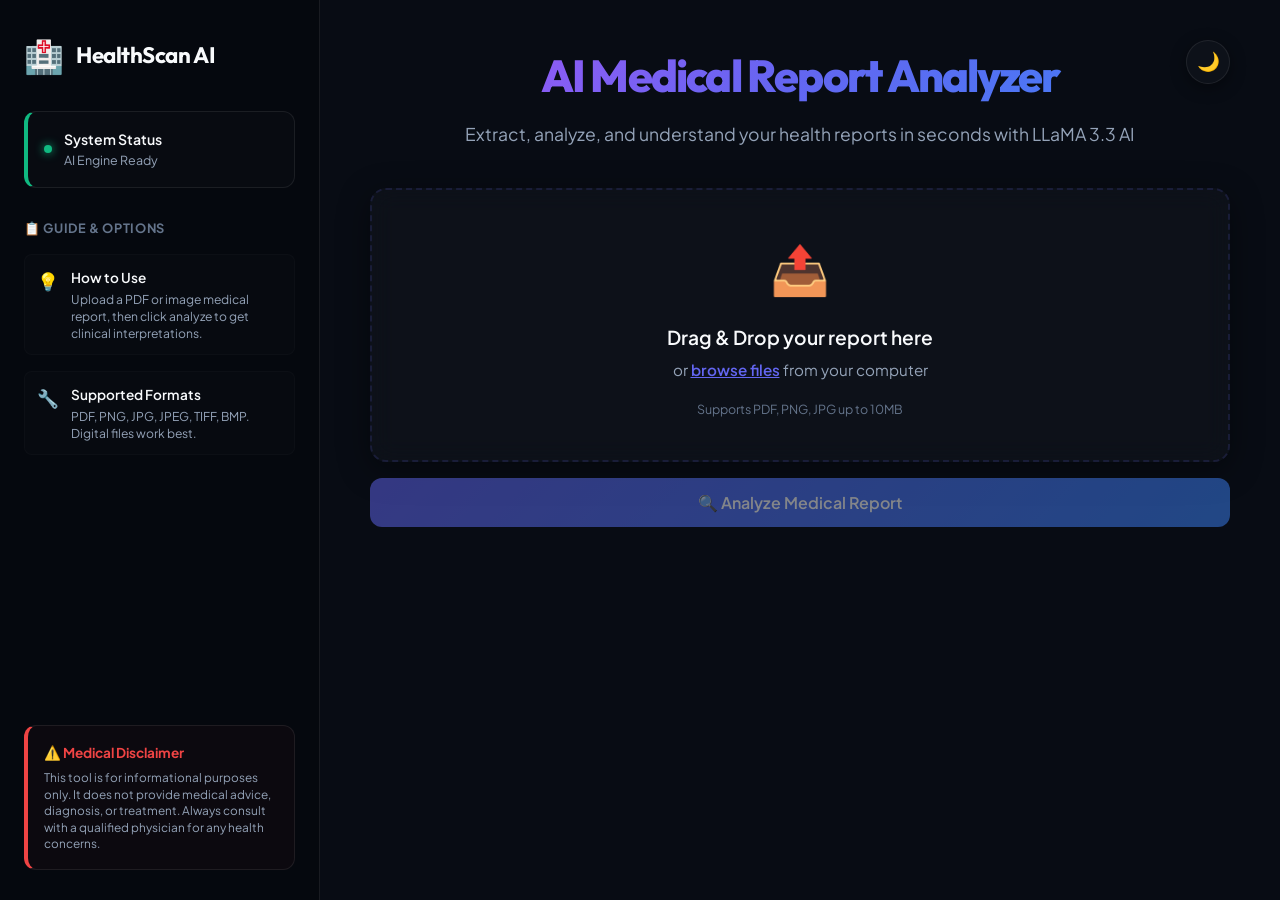
==== templates/index.html @ 7d1f5276 "updated ui design" ====
<!DOCTYPE html>
<html lang="en">
<head>
    <meta charset="UTF-8">
    <meta name="viewport" content="width=device-width, initial-scale=1.0">
    <title>AI Medical Report Analyzer</title>
    <!-- Google Fonts -->
    <link rel="preconnect" href="https://fonts.googleapis.com">
    <link rel="preconnect" href="https://fonts.gstatic.com" crossorigin>
    <link href="https://fonts.googleapis.com/css2?family=Outfit:wght@300;400;500;600;700;800&family=Plus+Jakarta+Sans:wght@300;400;500;600;700;800&display=swap" rel="stylesheet">
    <!-- CSS stylesheet link -->
    <link rel="stylesheet" href="/static/style.css">
</head>
<body>
    <div class="app-container">
        <!-- Sidebar -->
        <aside class="sidebar">
            <div class="sidebar-header">
                <span class="icon">🏥</span>
                <h2>HealthScan AI</h2>
            </div>
            
            <div class="sidebar-card status-card">
                <span class="status-indicator"></span>
                <div>
                    <h4>System Status</h4>
                    <p>AI Engine Ready</p>
                </div>
            </div>

            <nav class="sidebar-nav">
                <h3>📋 Guide & Options</h3>
                <div class="nav-item">
                    <span class="nav-icon">💡</span>
                    <div>
                        <h4>How to Use</h4>
                        <p>Upload a PDF or image medical report, then click analyze to get clinical interpretations.</p>
                    </div>
                </div>
                <div class="nav-item">
                    <span class="nav-icon">🔧</span>
                    <div>
                        <h4>Supported Formats</h4>
                        <p>PDF, PNG, JPG, JPEG, TIFF, BMP. Digital files work best.</p>
                    </div>
                </div>
            </nav>

            <div class="sidebar-card disclaimer-card">
                <h4>⚠️ Medical Disclaimer</h4>
                <p>This tool is for informational purposes only. It does not provide medical advice, diagnosis, or treatment. Always consult with a qualified physician for any health concerns.</p>
            </div>
        </aside>

        <!-- Main Content Area -->
        <main class="main-content">
            <!-- Floating Theme Toggle Button -->
            <div class="theme-toggle-wrapper">
                <button class="theme-btn" id="themeToggleBtn" title="Toggle Theme">
                    <span class="theme-btn-icon">🌙</span>
                </button>
            </div>

            <header class="app-header">
                <h1 class="gradient-text">AI Medical Report Analyzer</h1>
                <p class="subtitle">Extract, analyze, and understand your health reports in seconds with LLaMA 3.3 AI</p>
            </header>

            <section class="upload-section">
                <div class="glass-card upload-container" id="dropzone">
                    <input type="file" id="fileInput" accept=".pdf,.png,.jpg,.jpeg,.tiff,.bmp" style="display: none;">
                    <div class="upload-icon">📤</div>
                    <h3>Drag & Drop your report here</h3>
                    <p>or <span class="browse-btn" id="browseBtn">browse files</span> from your computer</p>
                    <span class="file-limits">Supports PDF, PNG, JPG up to 10MB</span>
                </div>

                <!-- Selected File Card -->
                <div class="glass-card file-card" id="fileCard" style="display: none;">
                    <div class="file-info-header">
                        <span class="file-icon" id="fileIcon">📄</span>
                        <div class="file-metadata">
                            <h4 id="fileName">report.pdf</h4>
                            <p id="fileSize">0.00 KB</p>
                        </div>
                        <button class="remove-file-btn" id="removeFileBtn" title="Remove file">&times;</button>
                    </div>
                </div>

                <!-- Action Button -->
                <button class="btn btn-primary" id="analyzeBtn" disabled>
                    <span class="btn-text">🔍 Analyze Medical Report</span>
                    <span class="btn-loader" style="display: none;">
                        <span class="spinner"></span>
                        <span class="loader-text" id="loaderText">Processing...</span>
                    </span>
                </button>
            </section>

            <!-- Results Dashboard (Hidden initially) -->
            <section class="results-section" id="resultsSection" style="display: none;">
                <div class="section-title-wrapper">
                    <span class="badge">Success</span>
                    <h2>📊 Clinical Analysis Dashboard</h2>
                </div>

                <!-- Dashboard Counters metrics row -->
                <div class="metrics-row" id="metricsRow">
                    <div class="glass-card metric-card">
                        <div class="metric-icon alert-icon">⚠️</div>
                        <div class="metric-data">
                            <span class="metric-num" id="metricConditions">0</span>
                            <span class="metric-label">Conditions Found</span>
                        </div>
                    </div>
                    <div class="glass-card metric-card">
                        <div class="metric-icon doctor-icon">👨‍⚕️</div>
                        <div class="metric-data">
                            <span class="metric-num" id="metricSpecialist">None</span>
                            <span class="metric-label">Specialist Needed</span>
                        </div>
                    </div>
                    <div class="glass-card metric-card">
                        <div class="metric-icon action-icon">⚡</div>
                        <div class="metric-data">
                            <span class="metric-num" id="metricActions">0</span>
                            <span class="metric-label">Immediate Actions</span>
                        </div>
                    </div>
                </div>

                <div class="dashboard-grid">
                    <!-- Left Panel: Summary & Specialist -->
                    <div class="grid-col-left">
                        <!-- Overall Severity Card -->
                        <div class="severity-card" id="severityCard">
                            <div class="severity-badge-wrapper">
                                <span class="severity-badge" id="overallSeverityLevel">MODERATE</span>
                            </div>
                            <h3 id="severityTitle">Severity Assessment</h3>
                            <p id="severityExplanation">Explanation of findings...</p>
                        </div>

                        <!-- Specialist Recommendation Card -->
                        <div class="glass-card doctor-card">
                            <h3>🏥 Specialist Consultation</h3>
                            <div class="doctor-details">
                                <div class="detail-item">
                                    <span class="detail-label">Recommended Practitioner</span>
                                    <span class="detail-value" id="doctorSpecialist">Endocrinologist</span>
                                </div>
                                <div class="detail-item">
                                    <span class="detail-label">Time Frame</span>
                                    <span class="detail-value warning" id="doctorTimeline">Soon</span>
                                </div>
                            </div>
                            <div class="doctor-reason">
                                <span class="detail-label">Reason for Consultation</span>
                                <p id="doctorReason">Explanation why this doctor is recommended.</p>
                            </div>
                        </div>

                        <!-- Connections Card -->
                        <div class="glass-card connections-card">
                            <h3>🔗 Condition Connections</h3>
                            <p id="connectionsText">How these health factors connect to each other...</p>
                        </div>
                    </div>

                    <!-- Right Panel: Tabs for Details -->
                    <div class="grid-col-right glass-card results-details-card">
                        <!-- Tab Headers -->
                        <div class="tab-list">
                            <button class="tab-btn active" data-tab="tab-diagnosis">🔍 Diagnosis</button>
                            <button class="tab-btn" data-tab="tab-diet">🥗 Diet & Nutrition</button>
                            <button class="tab-btn" data-tab="tab-lifestyle">🛡️ Habits & Lifestyle</button>
                            <button class="tab-btn" data-tab="tab-treatment">💊 Care & Timeline</button>
                        </div>

                        <!-- Tab Panes -->
                        <div class="tab-content">
                            <!-- Tab: Diagnosis -->
                            <div class="tab-pane active" id="tab-diagnosis">
                                <h3>Health Problems Found</h3>
                                <div class="problems-container" id="problemsList">
                                    <!-- Dynamic problem cards will render here -->
                                </div>
                            </div>

                            <!-- Tab: Diet & Nutrition -->
                            <div class="tab-pane" id="tab-diet">
                                <h3>Dietary Guidance</h3>
                                <div class="diet-grid">
                                    <div class="diet-card helpful">
                                        <h4>🟢 Foods to Include</h4>
                                        <ul id="helpfulFoodsList" class="icon-list check-list">
                                            <!-- Dynamic items -->
                                        </ul>
                                    </div>
                                    <div class="diet-card avoid">
                                        <h4>🔴 Foods to Avoid</h4>
                                        <ul id="avoidFoodsList" class="icon-list cross-list">
                                            <!-- Dynamic items -->
                                        </ul>
                                    </div>
                                </div>
                                <div class="diet-tips-section" id="dietTipsWrapper">
                                    <h4>💡 Diet & Eating Tips</h4>
                                    <ul id="dietTipsList" class="bullet-list">
                                        <!-- Dynamic items -->
                                    </ul>
                                </div>
                            </div>

                            <!-- Tab: Habits & Lifestyle -->
                            <div class="tab-pane" id="tab-lifestyle">
                                <h3>Habits & Lifestyle Actions</h3>
                                <div class="lifestyle-section">
                                    <h4>🚨 Immediate Actions Required</h4>
                                    <ul id="immediateActionsList" class="action-check-list">
                                        <!-- Dynamic items -->
                                    </ul>
                                </div>
                                <div class="lifestyle-section">
                                    <h4>🏃 Daily Changes & Habits</h4>
                                    <ul id="dailyChangesList" class="bullet-list">
                                        <!-- Dynamic items -->
                                    </ul>
                                </div>
                                <div class="lifestyle-section">
                                    <h4>⚠️ Activities to Avoid / Careful With</h4>
                                    <ul id="precautionsList" class="warning-list">
                                        <!-- Dynamic items -->
                                    </ul>
                                </div>
                            </div>

                            <!-- Tab: Care & Timeline -->
                            <div class="tab-pane" id="tab-treatment">
                                <h3>Care Expectations & Timeline</h3>
                                <div class="care-block">
                                    <h4>💊 Expected Treatment Protocols</h4>
                                    <ul id="treatmentList" class="bullet-list">
                                        <!-- Dynamic items -->
                                    </ul>
                                </div>
                                <div class="care-block">
                                    <h4>📅 Recommended Monitoring & Follow-up</h4>
                                    <ul id="followUpList" class="timeline-list">
                                        <!-- Dynamic items -->
                                    </ul>
                                </div>
                            </div>
                        </div>
                    </div>
                </div>

                <!-- Footer Dashboard Controls -->
                <div class="dashboard-footer">
                    <button class="btn btn-secondary" id="printReportBtn">🖨️ Print / Save PDF Summary</button>
                    <button class="btn btn-secondary" id="rawReportDownloadBtn">💾 Download Analysis Data</button>
                </div>
            </section>
        </main>
    </div>

    <!-- main.js link -->
    <script src="/static/main.js"></script>
</body>
</html>
---- static/style.css ----
/* CSS Design System for HealthScan AI Dashboard */

:root {
    /* Color Tokens (Dark Mode Default) */
    --bg-base: #080c14;
    --bg-sidebar: #05080e;
    --bg-surface: rgba(255, 255, 255, 0.025);
    --bg-surface-hover: rgba(255, 255, 255, 0.05);
    --border-color: rgba(255, 255, 255, 0.08);
    --border-color-hover: rgba(255, 255, 255, 0.15);
    
    --text-primary: #f8fafc;
    --text-secondary: #94a3b8;
    --text-muted: #64748b;
    --shadow-color: rgba(0, 0, 0, 0.4);
    
    /* Brand Gradients */
    --brand-primary: #6366f1;
    --brand-secondary: #3b82f6;
    --brand-accent: #a855f7;
    --primary-gradient: linear-gradient(135deg, #a855f7 0%, #6366f1 50%, #3b82f6 100%);
    --card-gradient: linear-gradient(135deg, rgba(255, 255, 255, 0.04) 0%, rgba(255, 255, 255, 0.01) 100%);
    
    /* Severity Colors */
    --normal-color: #10b981;
    --normal-gradient: linear-gradient(135deg, rgba(16, 185, 129, 0.15) 0%, rgba(16, 185, 129, 0.03) 100%);
    
    --mild-color: #f59e0b;
    --mild-gradient: linear-gradient(135deg, rgba(245, 158, 11, 0.15) 0%, rgba(245, 158, 11, 0.03) 100%);
    
    --moderate-color: #f97316;
    --moderate-gradient: linear-gradient(135deg, rgba(249, 115, 22, 0.15) 0%, rgba(249, 115, 22, 0.03) 100%);
    
    --severe-color: #ef4444;
    --severe-gradient: linear-gradient(135deg, rgba(239, 68, 68, 0.18) 0%, rgba(239, 68, 68, 0.04) 100%);

    /* Transitions */
    --transition-smooth: all 0.3s cubic-bezier(0.4, 0, 0.2, 1);
}

/* Light Mode Variables Override */
[data-theme="light"] {
    --bg-base: #f1f5f9;
    --bg-sidebar: #ffffff;
    --bg-surface: rgba(255, 255, 255, 0.75);
    --bg-surface-hover: rgba(255, 255, 255, 0.95);
    --border-color: rgba(99, 102, 241, 0.08);
    --border-color-hover: rgba(99, 102, 241, 0.2);
    
    --text-primary: #0f172a;
    --text-secondary: #475569;
    --text-muted: #94a3b8;
    --shadow-color: rgba(99, 102, 241, 0.06);
    
    --brand-primary: #4f46e5;
    --brand-secondary: #2563eb;
    --brand-accent: #9333ea;
    --primary-gradient: linear-gradient(135deg, #9333ea 0%, #4f46e5 50%, #2563eb 100%);
    --card-gradient: linear-gradient(135deg, rgba(255, 255, 255, 0.9) 0%, rgba(255, 255, 255, 0.7) 100%);
    
    /* Modified severity gradients for light mode */
    --normal-gradient: linear-gradient(135deg, rgba(16, 185, 129, 0.08) 0%, rgba(16, 185, 129, 0.02) 100%);
    --mild-gradient: linear-gradient(135deg, rgba(245, 158, 11, 0.08) 0%, rgba(245, 158, 11, 0.02) 100%);
    --moderate-gradient: linear-gradient(135deg, rgba(249, 115, 22, 0.08) 0%, rgba(249, 115, 22, 0.02) 100%);
    --severe-gradient: linear-gradient(135deg, rgba(239, 68, 68, 0.1) 0%, rgba(239, 68, 68, 0.02) 100%);
}

/* Global Reset */
* {
    margin: 0;
    padding: 0;
    box-sizing: border-box;
    /* Soft global background/border change transition */
    transition: background-color 0.4s ease, border-color 0.4s ease, box-shadow 0.4s ease;
}

body {
    background-color: var(--bg-base);
    color: var(--text-primary);
    font-family: 'Plus Jakarta Sans', 'Outfit', -apple-system, sans-serif;
    line-height: 1.6;
    overflow-x: hidden;
    min-height: 100vh;
}

/* Layout Framework */
.app-container {
    display: flex;
    min-height: 100vh;
    width: 100vw;
}

/* Sidebar Styling */
.sidebar {
    width: 320px;
    background-color: var(--bg-sidebar);
    border-right: 1px solid var(--border-color);
    padding: 30px 24px;
    display: flex;
    flex-direction: column;
    gap: 30px;
    flex-shrink: 0;
}

.sidebar-header {
    display: flex;
    align-items: center;
    gap: 12px;
}

.sidebar-header .icon {
    font-size: 2rem;
}

.sidebar-header h2 {
    font-family: 'Outfit', sans-serif;
    font-size: 1.4rem;
    font-weight: 700;
    letter-spacing: -0.02em;
    color: var(--text-primary);
}

/* Sidebar components */
.sidebar-card {
    background: rgba(255, 255, 255, 0.015);
    border: 1px solid var(--border-color);
    border-radius: 12px;
    padding: 16px;
}

[data-theme="light"] .sidebar-card {
    background: rgba(99, 102, 241, 0.02);
}

.status-card {
    display: flex;
    align-items: center;
    gap: 12px;
    border-left: 4px solid var(--normal-color);
}

.status-indicator {
    width: 8px;
    height: 8px;
    border-radius: 50%;
    background-color: var(--normal-color);
    box-shadow: 0 0 10px var(--normal-color);
}

.status-card h4 {
    font-size: 0.88rem;
    font-weight: 600;
}

.status-card p {
    font-size: 0.78rem;
    color: var(--text-secondary);
}

.sidebar-nav {
    display: flex;
    flex-direction: column;
    gap: 16px;
}

.sidebar-nav h3 {
    font-size: 0.8rem;
    text-transform: uppercase;
    letter-spacing: 0.05em;
    color: var(--text-muted);
}

.nav-item {
    display: flex;
    gap: 12px;
    padding: 12px;
    border-radius: 8px;
    background: rgba(255, 255, 255, 0.01);
    border: 1px solid rgba(255, 255, 255, 0.02);
}

[data-theme="light"] .nav-item {
    background: #f8fafc;
    border: 1px solid rgba(0, 0, 0, 0.02);
}

.nav-icon {
    font-size: 1.1rem;
}

.nav-item h4 {
    font-size: 0.85rem;
    font-weight: 600;
    margin-bottom: 2px;
}

.nav-item p {
    font-size: 0.76rem;
    color: var(--text-secondary);
    line-height: 1.4;
}

.disclaimer-card {
    margin-top: auto;
    border-left: 4px solid var(--severe-color);
    background: rgba(239, 68, 68, 0.03);
}

.disclaimer-card h4 {
    font-size: 0.85rem;
    color: var(--severe-color);
    margin-bottom: 6px;
}

.disclaimer-card p {
    font-size: 0.74rem;
    color: var(--text-secondary);
    line-height: 1.4;
}

/* Main Content Styling */
.main-content {
    flex-grow: 1;
    padding: 40px 50px;
    max-width: 1400px;
    margin: 0 auto;
    display: flex;
    flex-direction: column;
    gap: 30px;
    width: calc(100% - 320px);
    position: relative; /* Setup absolute relative context for switcher button */
}

/* Floating Theme Switcher Button */
.theme-toggle-wrapper {
    position: absolute;
    top: 40px;
    right: 50px;
    z-index: 100;
}

.theme-btn {
    background: var(--bg-surface);
    border: 1px solid var(--border-color);
    color: var(--text-primary);
    width: 44px;
    height: 44px;
    border-radius: 50%;
    cursor: pointer;
    display: flex;
    align-items: center;
    justify-content: center;
    transition: var(--transition-smooth);
    box-shadow: 0 4px 16px var(--shadow-color);
}

.theme-btn:hover {
    transform: rotate(15deg) scale(1.05);
    border-color: var(--border-color-hover);
    background: var(--bg-surface-hover);
}

.theme-btn-icon {
    font-size: 1.15rem;
}

/* Header typography */
.app-header {
    text-align: center;
    margin-bottom: 10px;
}

.gradient-text {
    font-family: 'Outfit', sans-serif;
    font-weight: 800;
    font-size: 2.8rem;
    letter-spacing: -0.04em;
    background: var(--primary-gradient);
    -webkit-background-clip: text;
    -webkit-text-fill-color: transparent;
    margin-bottom: 8px;
}

.subtitle {
    color: var(--text-secondary);
    font-size: 1.1rem;
}

/* Glass Cards */
.glass-card {
    background: var(--bg-surface);
    backdrop-filter: blur(12px);
    -webkit-backdrop-filter: blur(12px);
    border: 1px solid var(--border-color);
    border-radius: 16px;
    padding: 24px;
    box-shadow: 0 8px 32px 0 var(--shadow-color);
    transition: var(--transition-smooth);
}

.glass-card:hover {
    border-color: var(--border-color-hover);
    box-shadow: 0 12px 40px 0 var(--shadow-color);
}

/* File Upload Component */
.upload-section {
    display: flex;
    flex-direction: column;
    gap: 16px;
}

.upload-container {
    text-align: center;
    padding: 40px 20px;
    border: 2px dashed rgba(99, 102, 241, 0.15);
    cursor: pointer;
}

[data-theme="light"] .upload-container {
    border-color: rgba(99, 102, 241, 0.2);
}

.upload-container.dragover {
    border-color: var(--brand-primary);
    background: rgba(99, 102, 241, 0.05);
}

.upload-icon {
    font-size: 3rem;
    margin-bottom: 15px;
    transition: var(--transition-smooth);
}

.upload-container:hover .upload-icon {
    transform: translateY(-5px);
}

.upload-container h3 {
    font-size: 1.2rem;
    font-weight: 600;
    margin-bottom: 6px;
}

.upload-container p {
    font-size: 0.95rem;
    color: var(--text-secondary);
    margin-bottom: 12px;
}

.browse-btn {
    color: var(--brand-primary);
    font-weight: 600;
    text-decoration: underline;
}

.file-limits {
    font-size: 0.78rem;
    color: var(--text-muted);
}

/* File info cards */
.file-card {
    padding: 16px 20px;
    background: rgba(99, 102, 241, 0.04);
    border-color: rgba(99, 102, 241, 0.2);
    animation: slideIn 0.3s ease;
}

.file-info-header {
    display: flex;
    align-items: center;
    gap: 16px;
}

.file-icon {
    font-size: 1.8rem;
}

.file-metadata {
    flex-grow: 1;
}

.file-metadata h4 {
    font-size: 0.95rem;
    font-weight: 600;
    color: var(--text-primary);
    word-break: break-all;
}

.file-metadata p {
    font-size: 0.8rem;
    color: var(--text-secondary);
}

.remove-file-btn {
    background: transparent;
    border: none;
    color: var(--text-muted);
    font-size: 1.5rem;
    cursor: pointer;
    line-height: 1;
    transition: var(--transition-smooth);
    padding: 4px;
}

.remove-file-btn:hover {
    color: var(--severe-color);
}

/* Buttons */
.btn {
    font-family: 'Plus Jakarta Sans', sans-serif;
    font-weight: 600;
    border: none;
    border-radius: 12px;
    padding: 14px 28px;
    font-size: 1rem;
    cursor: pointer;
    display: inline-flex;
    align-items: center;
    justify-content: center;
    gap: 8px;
    transition: var(--transition-smooth);
    width: 100%;
}

.btn-primary {
    background: linear-gradient(135deg, #6366f1 0%, #3b82f6 100%);
    color: white;
    box-shadow: 0 4px 20px rgba(99, 102, 241, 0.25);
}

.btn-primary:hover:not(:disabled) {
    transform: translateY(-2px);
    box-shadow: 0 6px 26px rgba(99, 102, 241, 0.45);
    background: linear-gradient(135deg, #4f46e5 0%, #2563eb 100%);
}

.btn-primary:disabled {
    opacity: 0.5;
    cursor: not-allowed;
    box-shadow: none;
}

.btn-secondary {
    background: rgba(255, 255, 255, 0.04);
    border: 1px solid var(--border-color);
    color: var(--text-primary);
}

[data-theme="light"] .btn-secondary {
    background: #ffffff;
}

.btn-secondary:hover {
    background: rgba(255, 255, 255, 0.08);
    border-color: rgba(255, 255, 255, 0.2);
}

[data-theme="light"] .btn-secondary:hover {
    background: #f8fafc;
    border-color: var(--border-color-hover);
}

/* Loader styling */
.btn-loader {
    display: inline-flex;
    align-items: center;
    gap: 12px;
}

.spinner {
    width: 20px;
    height: 20px;
    border: 3px solid rgba(255, 255, 255, 0.2);
    border-top: 3px solid white;
    border-radius: 50%;
    animation: spin 1s linear infinite;
}

.loader-text {
    font-size: 0.95rem;
}

/* Results Section Layout */
.results-section {
    animation: fadeIn 0.5s ease-out;
}

.section-title-wrapper {
    display: flex;
    align-items: center;
    gap: 12px;
    margin-bottom: 24px;
}

.badge {
    background: rgba(16, 185, 129, 0.12);
    color: var(--normal-color);
    border: 1px solid rgba(16, 185, 129, 0.25);
    padding: 4px 10px;
    border-radius: 20px;
    font-size: 0.78rem;
    font-weight: 700;
    text-transform: uppercase;
}

.section-title-wrapper h2 {
    font-family: 'Outfit', sans-serif;
    font-size: 1.6rem;
    font-weight: 700;
}

/* Summary Metrics Layout */
.metrics-row {
    display: grid;
    grid-template-columns: repeat(auto-fit, minmax(220px, 1fr));
    gap: 20px;
    margin-bottom: 24px;
}

.metric-card {
    display: flex;
    align-items: center;
    gap: 16px;
    padding: 16px 20px;
}

.metric-icon {
    width: 44px;
    height: 44px;
    border-radius: 10px;
    display: flex;
    align-items: center;
    justify-content: center;
    font-size: 1.25rem;
    flex-shrink: 0;
}

.alert-icon { background: rgba(249, 115, 22, 0.1); color: var(--moderate-color); border: 1px solid rgba(249, 115, 22, 0.25); }
.doctor-icon { background: rgba(99, 102, 241, 0.1); color: var(--brand-primary); border: 1px solid rgba(99, 102, 241, 0.25); }
.action-icon { background: rgba(168, 85, 247, 0.1); color: var(--brand-accent); border: 1px solid rgba(168, 85, 247, 0.25); }

.metric-data {
    display: flex;
    flex-direction: column;
    gap: 2px;
    overflow: hidden;
}

.metric-num {
    font-family: 'Outfit', sans-serif;
    font-size: 1.35rem;
    font-weight: 800;
    color: var(--text-primary);
    line-height: 1.1;
    white-space: nowrap;
    text-overflow: ellipsis;
    overflow: hidden;
}

.metric-label {
    font-size: 0.74rem;
    text-transform: uppercase;
    color: var(--text-secondary);
    font-weight: 600;
    letter-spacing: 0.05em;
}

/* Dashboard Columns Grid */
.dashboard-grid {
    display: grid;
    grid-template-columns: 360px 1fr;
    gap: 24px;
    margin-bottom: 24px;
}

/* Left Column Widgets */
.grid-col-left {
    display: flex;
    flex-direction: column;
    gap: 20px;
}

/* Severity Indicator Card */
.severity-card {
    border-radius: 16px;
    padding: 24px;
    border: 1px solid;
    display: flex;
    flex-direction: column;
    gap: 12px;
    box-shadow: 0 8px 30px var(--shadow-color);
}

.severity-card-normal {
    background: var(--normal-gradient);
    border-color: rgba(16, 185, 129, 0.3);
    color: #065f46;
}
[data-theme="dark"] .severity-card-normal { color: #a7f3d0; }
.severity-card-normal .severity-badge { background-color: var(--normal-color); color: #fff; }

.severity-card-mild {
    background: var(--mild-gradient);
    border-color: rgba(245, 158, 11, 0.3);
    color: #92400e;
}
[data-theme="dark"] .severity-card-mild { color: #fde68a; }
.severity-card-mild .severity-badge { background-color: var(--mild-color); color: #fff; }

.severity-card-moderate {
    background: var(--moderate-gradient);
    border-color: rgba(249, 115, 22, 0.3);
    color: #c2410c;
}
[data-theme="dark"] .severity-card-moderate { color: #fed7aa; }
.severity-card-moderate .severity-badge { background-color: var(--moderate-color); color: #fff; }

.severity-card-severe {
    background: var(--severe-gradient);
    border-color: rgba(239, 68, 68, 0.4);
    color: #991b1b;
    animation: severePulse 2s infinite alternate;
}
[data-theme="dark"] .severity-card-severe { color: #fca5a5; }
.severity-card-severe .severity-badge { background-color: var(--severe-color); color: #fff; }

.severity-badge-wrapper {
    display: flex;
}

.severity-badge {
    font-size: 0.78rem;
    font-weight: 800;
    padding: 4px 12px;
    border-radius: 20px;
    text-transform: uppercase;
    letter-spacing: 0.05em;
}

.severity-card h3 {
    font-size: 1.15rem;
    font-weight: 700;
    color: var(--text-primary);
}

.severity-card p {
    font-size: 0.92rem;
    line-height: 1.5;
}

/* Doctor card styling */
.doctor-card h3 {
    font-size: 1.1rem;
    margin-bottom: 15px;
    color: var(--brand-primary);
}

.doctor-details {
    display: grid;
    grid-template-columns: 1fr 1fr;
    gap: 15px;
    margin-bottom: 15px;
}

.detail-item {
    display: flex;
    flex-direction: column;
    gap: 4px;
}

.detail-label {
    font-size: 0.72rem;
    text-transform: uppercase;
    color: var(--text-muted);
    font-weight: 600;
    letter-spacing: 0.05em;
}

.detail-value {
    font-size: 0.96rem;
    font-weight: 700;
    color: var(--text-primary);
}

.detail-value.warning {
    color: var(--severe-color);
}

.doctor-reason {
    border-top: 1px solid var(--border-color);
    padding-top: 12px;
}

.doctor-reason p {
    font-size: 0.86rem;
    color: var(--text-secondary);
    line-height: 1.5;
    margin-top: 4px;
}

.connections-card h3 {
    font-size: 1.1rem;
    margin-bottom: 12px;
    color: var(--brand-accent);
}

.connections-card p {
    font-size: 0.86rem;
    color: var(--text-secondary);
    line-height: 1.5;
}

/* Right Column Details Card */
.results-details-card {
    display: flex;
    flex-direction: column;
    padding: 0 !important;
    overflow: hidden;
}

/* Tab Headers */
.tab-list {
    display: flex;
    background: rgba(0, 0, 0, 0.15);
    border-bottom: 1px solid var(--border-color);
    padding: 8px 16px 0 16px;
    gap: 6px;
}

[data-theme="light"] .tab-list {
    background: rgba(99, 102, 241, 0.03);
}

.tab-btn {
    background: transparent;
    border: none;
    color: var(--text-secondary);
    padding: 12px 18px;
    font-family: 'Plus Jakarta Sans', sans-serif;
    font-size: 0.9rem;
    font-weight: 600;
    cursor: pointer;
    border-radius: 8px 8px 0 0;
    transition: var(--transition-smooth);
    position: relative;
}

.tab-btn:hover {
    color: var(--text-primary);
    background: rgba(255, 255, 255, 0.02);
}

.tab-btn.active {
    color: var(--brand-primary);
    background: var(--bg-surface);
    border: 1px solid var(--border-color);
    border-bottom: 1px solid var(--bg-surface);
    margin-bottom: -1px;
}

[data-theme="light"] .tab-btn.active {
    background: #ffffff;
    border-bottom-color: #ffffff;
}

/* Tab content panes */
.tab-content {
    padding: 24px;
    flex-grow: 1;
    display: flex;
    flex-direction: column;
}

.tab-pane {
    display: none;
    flex-direction: column;
    gap: 20px;
    height: 100%;
    animation: fadeIn 0.3s ease;
}

.tab-pane.active {
    display: flex;
}

.tab-pane h3 {
    font-size: 1.3rem;
    font-weight: 700;
    margin-bottom: 8px;
    border-bottom: 1px solid var(--border-color);
    padding-bottom: 10px;
}

/* Problems / Diagnosis Items */
.problems-container {
    display: flex;
    flex-direction: column;
    gap: 16px;
}

.problem-item {
    background: rgba(255, 255, 255, 0.012);
    border: 1px solid var(--border-color);
    border-radius: 12px;
    overflow: hidden;
    transition: var(--transition-smooth);
}

[data-theme="light"] .problem-item {
    background: #ffffff;
}

.problem-header {
    padding: 16px 20px;
    display: flex;
    justify-content: space-between;
    align-items: center;
    cursor: pointer;
    user-select: none;
    background: rgba(255, 255, 255, 0.005);
}

.problem-header:hover {
    background: rgba(255, 255, 255, 0.02);
}

[data-theme="light"] .problem-header:hover {
    background: #f8fafc;
}

.problem-title-group {
    display: flex;
    align-items: center;
    gap: 12px;
}

.problem-title {
    font-size: 1.05rem;
    font-weight: 700;
}

.problem-badge {
    font-size: 0.72rem;
    padding: 2px 8px;
    border-radius: 4px;
    font-weight: 700;
    text-transform: uppercase;
}

.badge-normal { background: rgba(16, 185, 129, 0.08); color: #059669; border: 1px solid rgba(16, 185, 129, 0.18); }
[data-theme="dark"] .badge-normal { color: var(--normal-color); }

.badge-mild { background: rgba(245, 158, 11, 0.08); color: #d97706; border: 1px solid rgba(245, 158, 11, 0.18); }
[data-theme="dark"] .badge-mild { color: var(--mild-color); }

.badge-moderate { background: rgba(249, 115, 22, 0.08); color: #ea580c; border: 1px solid rgba(249, 115, 22, 0.18); }
[data-theme="dark"] .badge-moderate { color: var(--moderate-color); }

.badge-severe { background: rgba(239, 68, 68, 0.08); color: #dc2626; border: 1px solid rgba(239, 68, 68, 0.2); }
[data-theme="dark"] .badge-severe { color: var(--severe-color); }

.accordion-arrow {
    font-size: 0.8rem;
    color: var(--text-muted);
    transition: var(--transition-smooth);
}

.problem-item.expanded .accordion-arrow {
    transform: rotate(180deg);
}

.problem-body {
    display: none;
    padding: 20px;
    border-top: 1px solid var(--border-color);
    background: rgba(0, 0, 0, 0.08);
    flex-direction: column;
    gap: 15px;
}

[data-theme="light"] .problem-body {
    background: #fcfcfd;
}

.problem-item.expanded .problem-body {
    display: flex;
}

.problem-details-grid {
    display: grid;
    grid-template-columns: 1fr 1fr;
    gap: 20px;
}

.problem-detail-block h5 {
    font-size: 0.85rem;
    text-transform: uppercase;
    color: var(--text-muted);
    margin-bottom: 6px;
    font-weight: 700;
    letter-spacing: 0.05em;
}

.problem-detail-block p {
    font-size: 0.9rem;
    color: var(--text-secondary);
    line-height: 1.5;
}

/* Diet & Nutrition Styling */
.diet-grid {
    display: grid;
    grid-template-columns: 1fr 1fr;
    gap: 20px;
}

.diet-card {
    border-radius: 12px;
    padding: 20px;
    border: 1px solid;
    height: 100%;
}

.diet-card h4 {
    font-size: 1.05rem;
    font-weight: 700;
    margin-bottom: 12px;
}

.diet-card.helpful {
    background: linear-gradient(135deg, rgba(16, 185, 129, 0.04) 0%, rgba(16, 185, 129, 0.01) 100%);
    border-color: rgba(16, 185, 129, 0.18);
}
.diet-card.helpful h4 { color: #059669; }
[data-theme="dark"] .diet-card.helpful h4 { color: var(--normal-color); }

.diet-card.avoid {
    background: linear-gradient(135deg, rgba(239, 68, 68, 0.04) 0%, rgba(239, 68, 68, 0.01) 100%);
    border-color: rgba(239, 68, 68, 0.18);
}
.diet-card.avoid h4 { color: #dc2626; }
[data-theme="dark"] .diet-card.avoid h4 { color: var(--severe-color); }

/* Lists styles */
.icon-list {
    list-style: none;
    display: flex;
    flex-direction: column;
    gap: 10px;
}

.icon-list li {
    font-size: 0.88rem;
    position: relative;
    padding-left: 24px;
    color: var(--text-secondary);
}

.icon-list li strong {
    color: var(--text-primary);
}

.check-list li::before {
    content: "✓";
    position: absolute;
    left: 0;
    color: #059669;
    font-weight: 700;
}
[data-theme="dark"] .check-list li::before { color: var(--normal-color); }

.cross-list li::before {
    content: "✕";
    position: absolute;
    left: 0;
    color: #dc2626;
    font-weight: 700;
}
[data-theme="dark"] .cross-list li::before { color: var(--severe-color); }

.bullet-list {
    list-style: none;
    display: flex;
    flex-direction: column;
    gap: 8px;
    padding-left: 12px;
}

.bullet-list li {
    font-size: 0.9rem;
    color: var(--text-secondary);
    position: relative;
    padding-left: 16px;
}

.bullet-list li::before {
    content: "•";
    color: var(--brand-primary);
    position: absolute;
    left: 0;
    font-weight: bold;
}

.diet-tips-section {
    border-top: 1px solid var(--border-color);
    padding-top: 16px;
    margin-top: 8px;
}

.diet-tips-section h4 {
    font-size: 1.05rem;
    color: var(--brand-secondary);
    margin-bottom: 12px;
}

/* Habits & Lifestyle Actions lists */
.lifestyle-section {
    display: flex;
    flex-direction: column;
    gap: 12px;
}

.lifestyle-section h4 {
    font-size: 1.05rem;
    color: var(--text-primary);
}

.action-check-list {
    list-style: none;
    display: flex;
    flex-direction: column;
    gap: 10px;
}

.action-check-list li {
    background: rgba(99, 102, 241, 0.03);
    border: 1px solid rgba(99, 102, 241, 0.1);
    border-radius: 8px;
    padding: 10px 14px 10px 38px;
    font-size: 0.88rem;
    color: var(--text-primary);
    position: relative;
}

[data-theme="light"] .action-check-list li {
    background: rgba(99, 102, 241, 0.05);
}

.action-check-list li::before {
    content: "⚡";
    position: absolute;
    left: 14px;
    color: var(--brand-accent);
}

.warning-list {
    list-style: none;
    display: flex;
    flex-direction: column;
    gap: 8px;
}

.warning-list li {
    font-size: 0.9rem;
    color: var(--text-secondary);
    position: relative;
    padding-left: 20px;
}

.warning-list li::before {
    content: "⚠️";
    position: absolute;
    left: 0;
    font-size: 0.85rem;
}

/* Care Blocks / Timeline */
.care-block h4 {
    font-size: 1.05rem;
    margin-bottom: 10px;
}

.timeline-list {
    list-style: none;
    position: relative;
    padding-left: 24px;
    display: flex;
    flex-direction: column;
    gap: 20px;
}

.timeline-list::before {
    content: "";
    position: absolute;
    left: 6px;
    top: 5px;
    bottom: 5px;
    width: 2px;
    background: var(--border-color);
}

.timeline-list li {
    font-size: 0.9rem;
    color: var(--text-secondary);
    position: relative;
}

.timeline-list li::before {
    content: "";
    position: absolute;
    left: -23px;
    top: 5px;
    width: 10px;
    height: 10px;
    border-radius: 50%;
    background: var(--brand-primary);
    border: 2px solid var(--bg-base);
}

/* Dashboard controls footer */
.dashboard-footer {
    display: flex;
    justify-content: flex-end;
    gap: 15px;
}

.dashboard-footer .btn {
    width: auto;
}

/* Animations */
@keyframes spin {
    to { transform: rotate(360deg); }
}

@keyframes fadeIn {
    from { opacity: 0; transform: translateY(10px); }
    to { opacity: 1; transform: translateY(0); }
}

@keyframes slideIn {
    from { opacity: 0; transform: translateY(-8px); }
    to { opacity: 1; transform: translateY(0); }
}

@keyframes severePulse {
    0% {
        box-shadow: 0 0 10px rgba(239, 68, 68, 0.15);
        border-color: rgba(239, 68, 68, 0.4);
    }
    100% {
        box-shadow: 0 0 25px rgba(239, 68, 68, 0.4);
        border-color: rgba(239, 68, 68, 0.7);
    }
}

/* Responsive queries */
@media (max-width: 1200px) {
    .dashboard-grid {
        grid-template-columns: 1fr;
    }
}

@media (max-width: 900px) {
    .app-container {
        flex-direction: column;
    }
    .sidebar {
        width: 100%;
        border-right: none;
        border-bottom: 1px solid var(--border-color);
    }
    .main-content {
        width: 100%;
        padding: 30px 20px;
    }
    .diet-grid {
        grid-template-columns: 1fr;
    }
    .theme-toggle-wrapper {
        top: 25px;
        right: 20px;
    }
}

/* Print Overrides */
@media print {
    body {
        background: white !important;
        color: black !important;
    }
    .app-container {
        display: block !important;
    }
    .sidebar, .upload-section, .tab-list, .dashboard-footer, .section-title-wrapper, .theme-toggle-wrapper {
        display: none !important;
    }
    .main-content {
        width: 100% !important;
        padding: 0 !important;
    }
    .gradient-text {
        background: none !important;
        -webkit-text-fill-color: black !important;
        text-align: left !important;
        font-size: 2.2rem !important;
    }
    .subtitle {
        color: #555 !important;
        text-align: left !important;
    }
    .dashboard-grid {
        display: block !important;
    }
    .glass-card, .severity-card {
        background: none !important;
        border: 1px solid #ddd !important;
        color: black !important;
        box-shadow: none !important;
        margin-bottom: 20px !important;
        page-break-inside: avoid;
    }
    .tab-content {
        padding: 0 !important;
    }
    .tab-pane {
        display: block !important;
        page-break-before: always;
    }
    .problem-item {
        border: 1px solid #ddd !important;
        background: none !important;
        margin-bottom: 15px !important;
        page-break-inside: avoid;
    }
    .problem-body {
        display: flex !important;
        border-top: 1px solid #ddd !important;
        background: none !important;
    }
    .problems-container {
        display: block !important;
    }
    .problem-title-group h4 {
        color: black !important;
    }
    .accordion-arrow {
        display: none !important;
    }
}
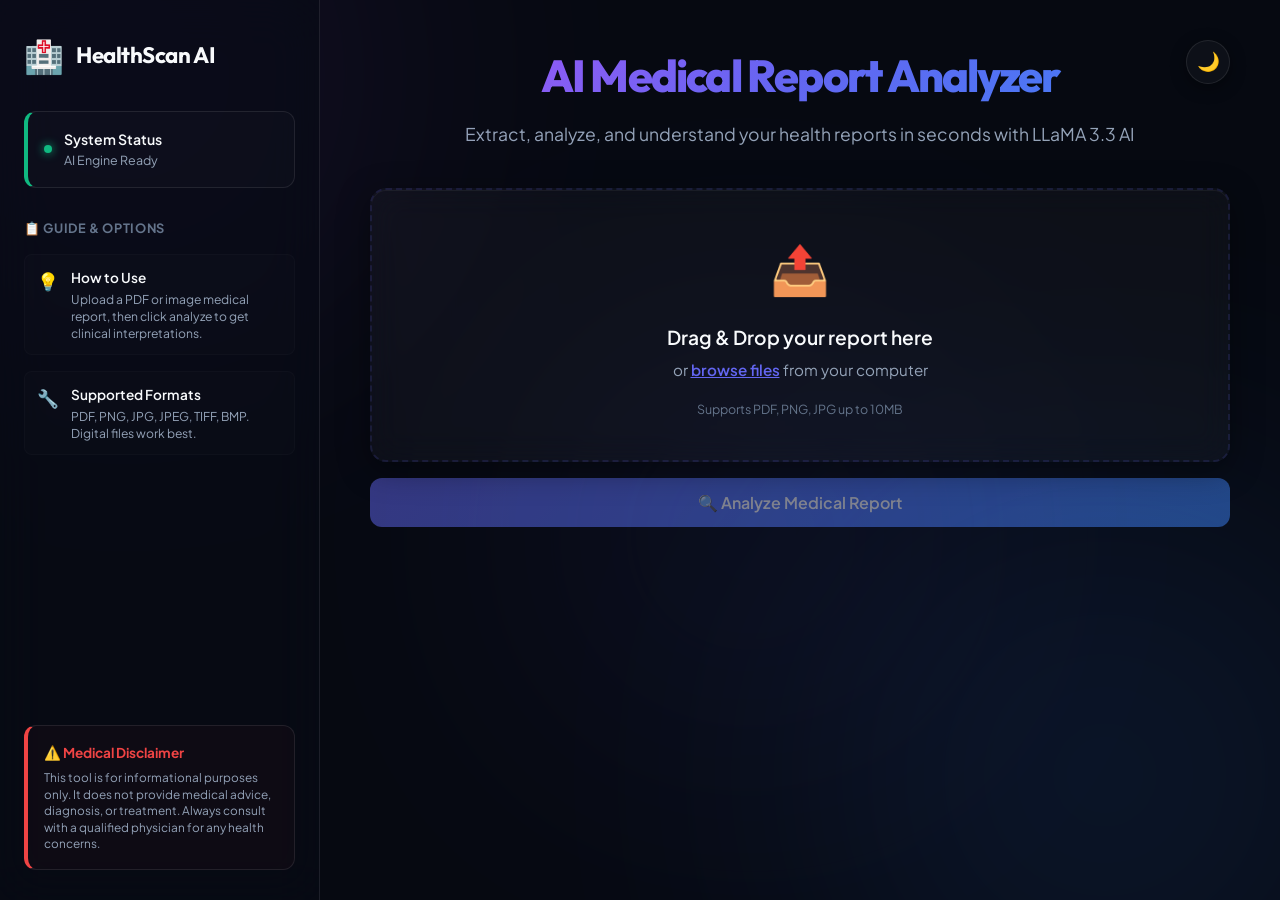
==== commit 7c279c81: "design: enhance dark theme with glowing orbs, glassmorphic cards, and hover effects" ====
--- a/templates/index.html
+++ b/templates/index.html
@@ -13,6 +13,11 @@
 </head>
 <body>
     <div class="app-container">
+        <!-- Ambient Background Glows -->
+        <div class="glowing-orb orb-1"></div>
+        <div class="glowing-orb orb-2"></div>
+        <div class="glowing-orb orb-3"></div>
+
         <!-- Sidebar -->
         <aside class="sidebar">
             <div class="sidebar-header">
--- a/static/style.css
+++ b/static/style.css
@@ -2,12 +2,12 @@
 
 :root {
     /* Color Tokens (Dark Mode Default) */
-    --bg-base: #080c14;
-    --bg-sidebar: #05080e;
-    --bg-surface: rgba(255, 255, 255, 0.025);
-    --bg-surface-hover: rgba(255, 255, 255, 0.05);
-    --border-color: rgba(255, 255, 255, 0.08);
-    --border-color-hover: rgba(255, 255, 255, 0.15);
+    --bg-base: #060911;
+    --bg-sidebar: rgba(8, 12, 22, 0.65);
+    --bg-surface: rgba(255, 255, 255, 0.03);
+    --bg-surface-hover: rgba(255, 255, 255, 0.06);
+    --border-color: rgba(255, 255, 255, 0.09);
+    --border-color-hover: rgba(255, 255, 255, 0.18);
     
     --text-primary: #f8fafc;
     --text-secondary: #94a3b8;
@@ -40,12 +40,12 @@
 
 /* Light Mode Variables Override */
 [data-theme="light"] {
-    --bg-base: #f1f5f9;
-    --bg-sidebar: #ffffff;
+    --bg-base: #f8fafc;
+    --bg-sidebar: rgba(255, 255, 255, 0.8);
     --bg-surface: rgba(255, 255, 255, 0.75);
     --bg-surface-hover: rgba(255, 255, 255, 0.95);
-    --border-color: rgba(99, 102, 241, 0.08);
-    --border-color-hover: rgba(99, 102, 241, 0.2);
+    --border-color: rgba(99, 102, 241, 0.1);
+    --border-color-hover: rgba(99, 102, 241, 0.25);
     
     --text-primary: #0f172a;
     --text-secondary: #475569;
@@ -88,18 +88,72 @@
     display: flex;
     min-height: 100vh;
     width: 100vw;
+    position: relative;
+    overflow: hidden;
+}
+
+/* Ambient Background Glows */
+.glowing-orb {
+    position: absolute;
+    border-radius: 50%;
+    filter: blur(140px);
+    opacity: 0.12;
+    z-index: 1;
+    pointer-events: none;
+    animation: floatGlow 15s infinite alternate ease-in-out;
+}
+
+[data-theme="light"] .glowing-orb {
+    opacity: 0.04;
+    filter: blur(160px);
+}
+
+.orb-1 {
+    width: 450px;
+    height: 450px;
+    background: var(--brand-accent);
+    top: -150px;
+    left: -100px;
+}
+
+.orb-2 {
+    width: 550px;
+    height: 550px;
+    background: var(--brand-secondary);
+    bottom: -150px;
+    right: -100px;
+    animation-delay: -5s;
+}
+
+.orb-3 {
+    width: 350px;
+    height: 350px;
+    background: var(--brand-primary);
+    top: 40%;
+    left: 45%;
+    animation-delay: -10s;
+}
+
+@keyframes floatGlow {
+    0% { transform: scale(1) translate(0px, 0px); }
+    50% { transform: scale(1.15) translate(50px, -40px); }
+    100% { transform: scale(0.9) translate(-30px, 30px); }
 }
 
 /* Sidebar Styling */
 .sidebar {
     width: 320px;
     background-color: var(--bg-sidebar);
+    backdrop-filter: blur(25px);
+    -webkit-backdrop-filter: blur(25px);
     border-right: 1px solid var(--border-color);
     padding: 30px 24px;
     display: flex;
     flex-direction: column;
     gap: 30px;
     flex-shrink: 0;
+    z-index: 10;
+    position: relative;
 }
 
 .sidebar-header {
@@ -289,18 +343,24 @@
 /* Glass Cards */
 .glass-card {
     background: var(--bg-surface);
-    backdrop-filter: blur(12px);
-    -webkit-backdrop-filter: blur(12px);
+    backdrop-filter: blur(16px);
+    -webkit-backdrop-filter: blur(16px);
     border: 1px solid var(--border-color);
     border-radius: 16px;
     padding: 24px;
-    box-shadow: 0 8px 32px 0 var(--shadow-color);
+    box-shadow: 0 8px 32px 0 var(--shadow-color), inset 0 1px 0px rgba(255, 255, 255, 0.05);
     transition: var(--transition-smooth);
+    z-index: 2;
+    position: relative;
+}
+
+[data-theme="light"] .glass-card {
+    box-shadow: 0 8px 32px 0 var(--shadow-color), inset 0 1px 0px rgba(255, 255, 255, 0.6);
 }
 
 .glass-card:hover {
     border-color: var(--border-color-hover);
-    box-shadow: 0 12px 40px 0 var(--shadow-color);
+    box-shadow: 0 12px 40px 0 var(--shadow-color), 0 0 15px rgba(99, 102, 241, 0.05);
 }
 
 /* File Upload Component */
@@ -315,15 +375,23 @@
     padding: 40px 20px;
     border: 2px dashed rgba(99, 102, 241, 0.15);
     cursor: pointer;
+    transition: var(--transition-smooth);
 }
 
 [data-theme="light"] .upload-container {
     border-color: rgba(99, 102, 241, 0.2);
+}
+
+.upload-container:hover {
+    border-color: var(--brand-primary);
+    background: rgba(99, 102, 241, 0.02);
+    box-shadow: 0 0 25px rgba(99, 102, 241, 0.12);
 }
 
 .upload-container.dragover {
     border-color: var(--brand-primary);
     background: rgba(99, 102, 241, 0.05);
+    box-shadow: 0 0 25px rgba(99, 102, 241, 0.2);
 }
 
 .upload-icon {
@@ -761,6 +829,18 @@
     margin-bottom: -1px;
 }
 
+.tab-btn.active::after {
+    content: '';
+    position: absolute;
+    bottom: 0;
+    left: 20%;
+    width: 60%;
+    height: 3px;
+    background: var(--brand-primary);
+    box-shadow: 0 0 8px var(--brand-primary);
+    border-radius: 20px;
+}
+
 [data-theme="light"] .tab-btn.active {
     background: #ffffff;
     border-bottom-color: #ffffff;
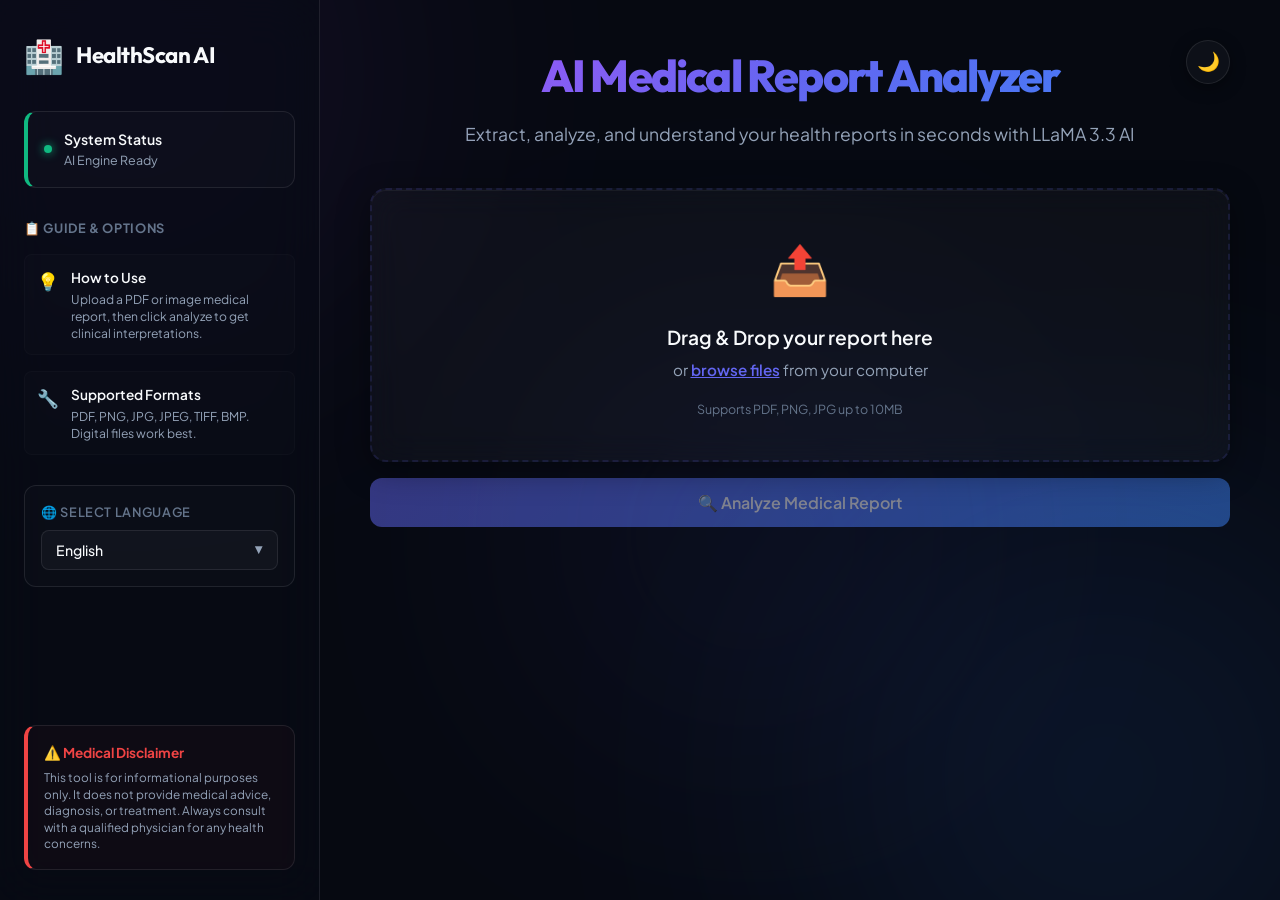
==== commit 2b03d784: "feat: add support for regional Indian language translations in reports" ====
--- a/templates/index.html
+++ b/templates/index.html
@@ -51,6 +51,24 @@
                 </div>
             </nav>
 
+            <!-- Language Selector -->
+            <div class="sidebar-card language-card">
+                <h4>🌐 Select Language</h4>
+                <div class="select-wrapper">
+                    <select id="languageSelect" class="form-select">
+                        <option value="English" selected>English</option>
+                        <option value="Hindi">Hindi (हिंदी)</option>
+                        <option value="Telugu">Telugu (తెలుగు)</option>
+                        <option value="Tamil">Tamil (தமிழ்)</option>
+                        <option value="Kannada">Kannada (ಕನ್ನಡ)</option>
+                        <option value="Malayalam">Malayalam (മലയാളം)</option>
+                        <option value="Bengali">Bengali (বাংলা)</option>
+                        <option value="Marathi">Marathi (मराठी)</option>
+                        <option value="Gujarati">Gujarati (ગુજરાતી)</option>
+                    </select>
+                </div>
+            </div>
+
             <div class="sidebar-card disclaimer-card">
                 <h4>⚠️ Medical Disclaimer</h4>
                 <p>This tool is for informational purposes only. It does not provide medical advice, diagnosis, or treatment. Always consult with a qualified physician for any health concerns.</p>
--- a/static/style.css
+++ b/static/style.css
@@ -272,6 +272,59 @@
     line-height: 1.4;
 }
 
+/* Language Selector Styling */
+.language-card {
+    display: flex;
+    flex-direction: column;
+    gap: 8px;
+}
+
+.language-card h4 {
+    font-size: 0.8rem;
+    text-transform: uppercase;
+    letter-spacing: 0.05em;
+    color: var(--text-muted);
+    font-weight: 600;
+}
+
+.select-wrapper {
+    position: relative;
+    width: 100%;
+}
+
+.form-select {
+    width: 100%;
+    padding: 10px 36px 10px 14px;
+    background: var(--bg-surface);
+    border: 1px solid var(--border-color);
+    border-radius: 8px;
+    color: var(--text-primary);
+    font-family: 'Plus Jakarta Sans', sans-serif;
+    font-size: 0.88rem;
+    font-weight: 500;
+    cursor: pointer;
+    outline: none;
+    transition: var(--transition-smooth);
+    appearance: none;
+    -webkit-appearance: none;
+}
+
+.form-select:focus {
+    border-color: var(--brand-primary);
+    box-shadow: 0 0 10px rgba(99, 102, 241, 0.15);
+}
+
+.select-wrapper::after {
+    content: "▼";
+    font-size: 0.65rem;
+    color: var(--text-secondary);
+    position: absolute;
+    right: 14px;
+    top: 50%;
+    transform: translateY(-50%);
+    pointer-events: none;
+}
+
 /* Main Content Styling */
 .main-content {
     flex-grow: 1;
@@ -1268,12 +1321,16 @@
 
 /* Print Overrides */
 @media print {
-    body {
+    html, body {
         background: white !important;
         color: black !important;
+        overflow: visible !important;
+        height: auto !important;
     }
     .app-container {
         display: block !important;
+        overflow: visible !important;
+        height: auto !important;
     }
     .sidebar, .upload-section, .tab-list, .dashboard-footer, .section-title-wrapper, .theme-toggle-wrapper {
         display: none !important;
@@ -1281,6 +1338,8 @@
     .main-content {
         width: 100% !important;
         padding: 0 !important;
+        display: block !important;
+        overflow: visible !important;
     }
     .gradient-text {
         background: none !important;
@@ -1303,11 +1362,24 @@
         margin-bottom: 20px !important;
         page-break-inside: avoid;
     }
+    .results-details-card {
+        display: block !important;
+        overflow: visible !important;
+        height: auto !important;
+        max-height: none !important;
+    }
     .tab-content {
         padding: 0 !important;
-    }
-    .tab-pane {
         display: block !important;
+        overflow: visible !important;
+        height: auto !important;
+    }
+    .tab-pane, .tab-pane.active {
+        display: block !important;
+        visibility: visible !important;
+        opacity: 1 !important;
+        overflow: visible !important;
+        height: auto !important;
         page-break-before: always;
     }
     .problem-item {
@@ -1330,4 +1402,10 @@
     .accordion-arrow {
         display: none !important;
     }
-}
+    .problem-details-grid, .diet-grid, .doctor-details {
+        display: block !important;
+    }
+    .problem-detail-block, .diet-card {
+        margin-bottom: 15px !important;
+    }
+}
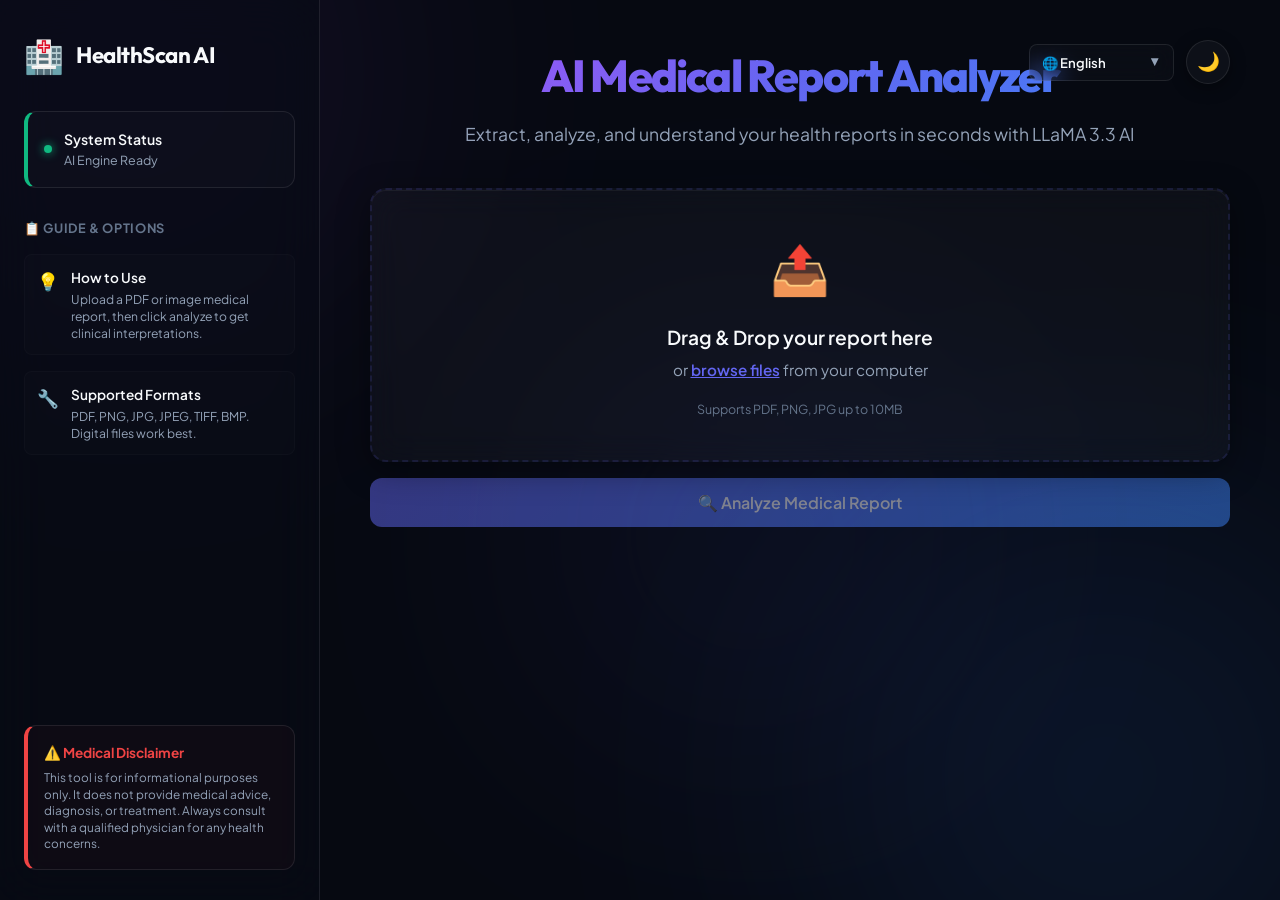
==== commit 74f1ba1e: "language button" ====
--- a/templates/index.html
+++ b/templates/index.html
@@ -51,24 +51,6 @@
                 </div>
             </nav>
 
-            <!-- Language Selector -->
-            <div class="sidebar-card language-card">
-                <h4>🌐 Select Language</h4>
-                <div class="select-wrapper">
-                    <select id="languageSelect" class="form-select">
-                        <option value="English" selected>English</option>
-                        <option value="Hindi">Hindi (हिंदी)</option>
-                        <option value="Telugu">Telugu (తెలుగు)</option>
-                        <option value="Tamil">Tamil (தமிழ்)</option>
-                        <option value="Kannada">Kannada (ಕನ್ನಡ)</option>
-                        <option value="Malayalam">Malayalam (മലയാളം)</option>
-                        <option value="Bengali">Bengali (বাংলা)</option>
-                        <option value="Marathi">Marathi (मराठी)</option>
-                        <option value="Gujarati">Gujarati (ગુજરાતી)</option>
-                    </select>
-                </div>
-            </div>
-
             <div class="sidebar-card disclaimer-card">
                 <h4>⚠️ Medical Disclaimer</h4>
                 <p>This tool is for informational purposes only. It does not provide medical advice, diagnosis, or treatment. Always consult with a qualified physician for any health concerns.</p>
@@ -77,8 +59,21 @@
 
         <!-- Main Content Area -->
         <main class="main-content">
-            <!-- Floating Theme Toggle Button -->
+            <!-- Top Controls (Theme & Language) -->
             <div class="theme-toggle-wrapper">
+                <div class="select-wrapper language-dropdown-wrapper">
+                    <select id="languageSelect" class="form-select language-select-header">
+                        <option value="English" selected>🌐 English</option>
+                        <option value="Hindi">हिंदी (Hindi)</option>
+                        <option value="Telugu">తెలుగు (Telugu)</option>
+                        <option value="Tamil">தமிழ் (Tamil)</option>
+                        <option value="Kannada">ಕನ್ನಡ (Kannada)</option>
+                        <option value="Malayalam">മലയാളം (Malayalam)</option>
+                        <option value="Bengali">বাংলা (Bengali)</option>
+                        <option value="Marathi">मराठी (Marathi)</option>
+                        <option value="Gujarati">ગુજરાતી (Gujarati)</option>
+                    </select>
+                </div>
                 <button class="theme-btn" id="themeToggleBtn" title="Toggle Theme">
                     <span class="theme-btn-icon">🌙</span>
                 </button>
--- a/static/style.css
+++ b/static/style.css
@@ -344,6 +344,36 @@
     top: 40px;
     right: 50px;
     z-index: 100;
+    display: flex;
+    align-items: center;
+    gap: 12px;
+}
+
+.language-dropdown-wrapper {
+    width: 145px;
+}
+
+.language-select-header {
+    background: rgba(255, 255, 255, 0.02) !important;
+    border: 1px solid var(--border-color) !important;
+    backdrop-filter: blur(12px);
+    -webkit-backdrop-filter: blur(12px);
+    border-radius: 8px;
+    padding: 9px 30px 9px 12px;
+    font-size: 0.82rem;
+    font-weight: 600;
+    color: var(--text-primary);
+    transition: var(--transition-smooth);
+}
+
+[data-theme="light"] .language-select-header {
+    background: rgba(0, 0, 0, 0.015) !important;
+    color: var(--text-primary);
+}
+
+.language-select-header:hover {
+    border-color: var(--brand-primary) !important;
+    background: rgba(255, 255, 255, 0.04) !important;
 }
 
 .theme-btn {
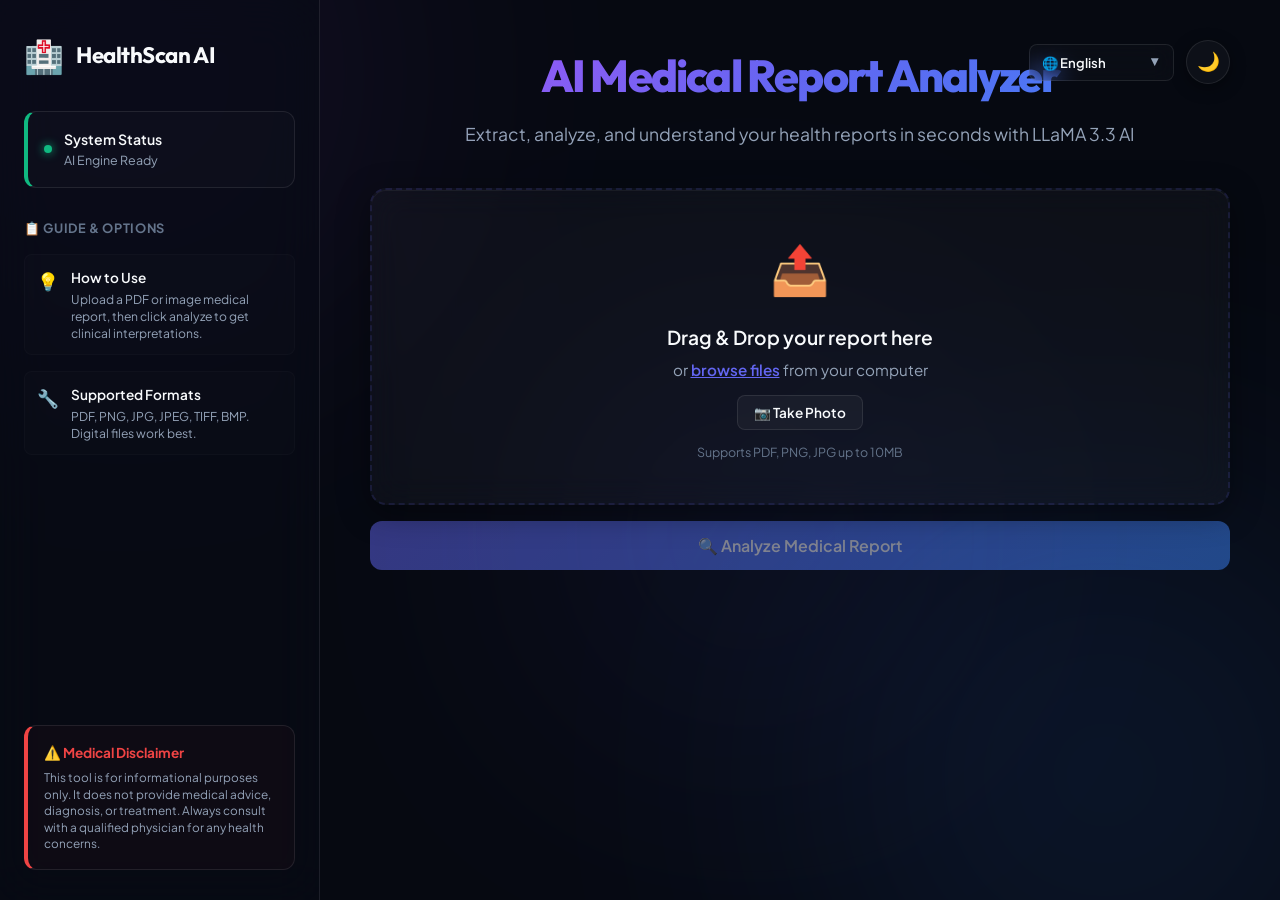
==== commit 9a1d7bb6: "added uploading camera" ====
--- a/templates/index.html
+++ b/templates/index.html
@@ -87,9 +87,15 @@
             <section class="upload-section">
                 <div class="glass-card upload-container" id="dropzone">
                     <input type="file" id="fileInput" accept=".pdf,.png,.jpg,.jpeg,.tiff,.bmp" style="display: none;">
+                    <input type="file" id="cameraInput" accept="image/*" capture="environment" style="display: none;">
                     <div class="upload-icon">📤</div>
                     <h3>Drag & Drop your report here</h3>
                     <p>or <span class="browse-btn" id="browseBtn">browse files</span> from your computer</p>
+                    <div class="camera-btn-wrapper" style="margin-top: 12px; margin-bottom: 8px;">
+                        <button type="button" class="btn btn-secondary camera-btn-trigger" id="cameraBtn" style="width: auto; padding: 8px 16px; font-size: 0.85rem; border-radius: 8px; display: inline-flex; align-items: center; gap: 6px;">
+                            <span>📷 Take Photo</span>
+                        </button>
+                    </div>
                     <span class="file-limits">Supports PDF, PNG, JPG up to 10MB</span>
                 </div>
 
@@ -282,6 +288,46 @@
         </main>
     </div>
 
+    <!-- Camera Capture Modal -->
+    <div class="camera-modal" id="cameraModal" style="display: none;">
+        <div class="camera-modal-content glass-card">
+            <div class="camera-modal-header">
+                <h3>📷 Take Photo with Camera</h3>
+                <button class="close-modal-btn" id="closeCameraBtn" aria-label="Close modal">&times;</button>
+            </div>
+            <div class="camera-modal-body">
+                <div class="video-container" id="videoContainer">
+                    <video id="webcamVideo" autoplay playsinline muted></video>
+                    <div class="camera-placeholder" id="cameraPlaceholder">
+                        <span class="placeholder-icon">📷</span>
+                        <p>Waiting for camera access...</p>
+                    </div>
+                </div>
+                <div class="preview-container" id="cameraPreviewContainer" style="display: none;">
+                    <canvas id="capturedCanvas" style="display: none;"></canvas>
+                    <img id="capturedImage" alt="Captured report snapshot">
+                </div>
+                <div class="select-wrapper camera-select-wrapper" id="cameraSelectWrapper" style="display: none;">
+                    <select id="cameraSelect" class="form-select">
+                        <option value="">Default Camera</option>
+                    </select>
+                </div>
+            </div>
+            <div class="camera-modal-footer">
+                <button class="btn btn-secondary" id="cancelCaptureBtn">Cancel</button>
+                <button class="btn btn-primary" id="capturePhotoBtn">
+                    <span>📸 Capture Photo</span>
+                </button>
+                <button class="btn btn-primary" id="usePhotoBtn" style="display: none;">
+                    <span>✔️ Use Photo</span>
+                </button>
+                <button class="btn btn-secondary" id="retakePhotoBtn" style="display: none;">
+                    <span>🔄 Retake</span>
+                </button>
+            </div>
+        </div>
+    </div>
+
     <!-- main.js link -->
     <script src="/static/main.js"></script>
 </body>
--- a/static/style.css
+++ b/static/style.css
@@ -89,7 +89,7 @@
     min-height: 100vh;
     width: 100vw;
     position: relative;
-    overflow: hidden;
+    overflow-x: hidden;
 }
 
 /* Ambient Background Glows */
@@ -1349,6 +1349,156 @@
     }
 }
 
+/* Camera Modal Overlay Styles */
+.camera-modal {
+    position: fixed;
+    top: 0;
+    left: 0;
+    width: 100vw;
+    height: 100vh;
+    background: rgba(6, 9, 17, 0.85);
+    backdrop-filter: blur(20px);
+    -webkit-backdrop-filter: blur(20px);
+    display: flex;
+    align-items: center;
+    justify-content: center;
+    z-index: 2000;
+    opacity: 0;
+    animation: modalFadeIn 0.3s forwards cubic-bezier(0.4, 0, 0.2, 1);
+}
+
+@keyframes modalFadeIn {
+    to { opacity: 1; }
+}
+
+.camera-modal-content {
+    width: 90%;
+    max-width: 640px;
+    background: var(--bg-sidebar);
+    border: 1px solid var(--border-color);
+    border-radius: 20px;
+    padding: 24px;
+    display: flex;
+    flex-direction: column;
+    gap: 20px;
+    box-shadow: 0 20px 50px rgba(0, 0, 0, 0.6);
+    transform: scale(0.95);
+    animation: modalScaleUp 0.3s forwards cubic-bezier(0.34, 1.56, 0.64, 1);
+}
+
+@keyframes modalScaleUp {
+    to { transform: scale(1); }
+}
+
+.camera-modal-header {
+    display: flex;
+    justify-content: space-between;
+    align-items: center;
+    border-bottom: 1px solid var(--border-color);
+    padding-bottom: 14px;
+}
+
+.camera-modal-header h3 {
+    font-family: 'Outfit', sans-serif;
+    font-size: 1.25rem;
+    font-weight: 700;
+    color: var(--text-primary);
+}
+
+.close-modal-btn {
+    background: transparent;
+    border: none;
+    color: var(--text-muted);
+    font-size: 1.8rem;
+    cursor: pointer;
+    line-height: 1;
+    transition: var(--transition-smooth);
+}
+
+.close-modal-btn:hover {
+    color: var(--severe-color);
+}
+
+.camera-modal-body {
+    display: flex;
+    flex-direction: column;
+    gap: 16px;
+}
+
+.video-container, .preview-container {
+    width: 100%;
+    aspect-ratio: 4 / 3;
+    background: #000;
+    border-radius: 12px;
+    overflow: hidden;
+    position: relative;
+    border: 1px solid var(--border-color);
+}
+
+#webcamVideo, #capturedImage {
+    width: 100%;
+    height: 100%;
+    object-fit: cover;
+}
+
+/* Mirror the video feed only if it is a front camera */
+#webcamVideo.mirrored {
+    transform: scaleX(-1);
+}
+
+.camera-placeholder {
+    position: absolute;
+    top: 0;
+    left: 0;
+    width: 100%;
+    height: 100%;
+    display: flex;
+    flex-direction: column;
+    align-items: center;
+    justify-content: center;
+    gap: 12px;
+    color: var(--text-secondary);
+    background: #0d121f;
+}
+
+.placeholder-icon {
+    font-size: 3rem;
+    animation: pulseIcon 1.5s infinite ease-in-out;
+}
+
+@keyframes pulseIcon {
+    0%, 100% { opacity: 0.6; transform: scale(1); }
+    50% { opacity: 1; transform: scale(1.08); }
+}
+
+.camera-select-wrapper {
+    margin-top: 4px;
+}
+
+.camera-modal-footer {
+    display: flex;
+    justify-content: flex-end;
+    gap: 12px;
+    border-top: 1px solid var(--border-color);
+    padding-top: 16px;
+}
+
+.camera-modal-footer .btn {
+    width: auto;
+    min-width: 110px;
+    padding: 10px 20px;
+    font-size: 0.9rem;
+}
+
+/* Hover effects for trigger button */
+.camera-btn-trigger {
+    transition: var(--transition-smooth);
+}
+.camera-btn-trigger:hover {
+    background: var(--bg-surface-hover);
+    transform: scale(1.02);
+}
+
 /* Print Overrides */
 @media print {
     html, body {
